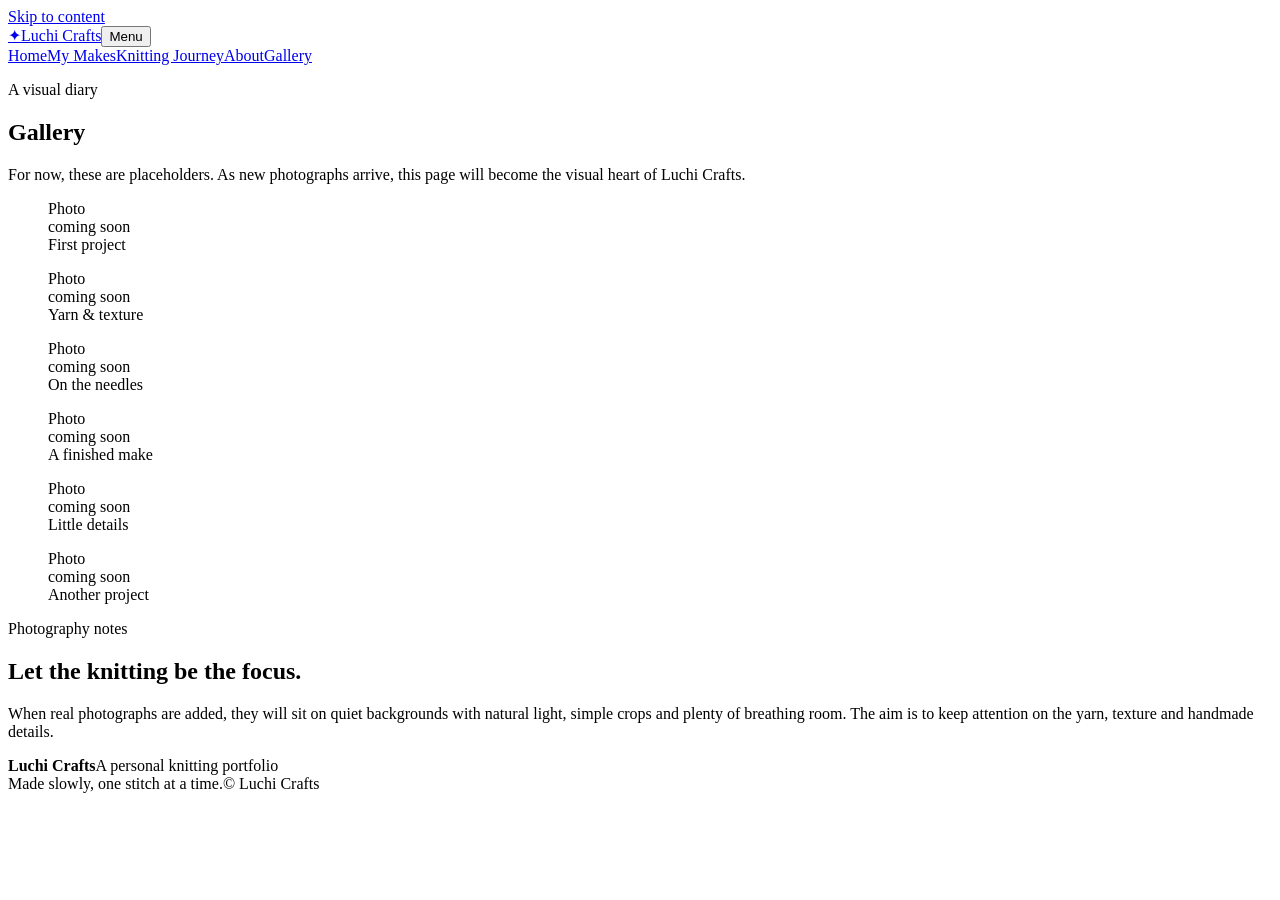
==== gallery.html @ 9b9e26fe "Build Luchi Crafts website: add gallery.html" ====
<!doctype html><html lang="en-GB"><head><meta charset="utf-8"><meta name="viewport" content="width=device-width, initial-scale=1"><meta name="description" content="A visual gallery of Luchi Crafts knitting projects."><title>Gallery | Luchi Crafts</title><link rel="preconnect" href="https://fonts.googleapis.com"><link rel="preconnect" href="https://fonts.gstatic.com" crossorigin><link href="https://fonts.googleapis.com/css2?family=EB+Garamond:wght@500;600;700&family=Inter:wght@400;500;600&display=swap" rel="stylesheet"><link rel="stylesheet" href="styles.css"></head><body><a class="skip-link" href="#main">Skip to content</a><header class="site-header"><div class="container nav-wrap"><a class="brand" href="index.html"><span class="brand-mark">✦</span><span>Luchi Crafts</span></a><button class="menu-toggle" type="button" aria-expanded="false" aria-controls="site-nav">Menu</button><nav id="site-nav" class="site-nav" aria-label="Main navigation"><a href="index.html">Home</a><a href="my-makes.html">My Makes</a><a href="journey.html">Knitting Journey</a><a href="about.html">About</a><a class="active" href="gallery.html">Gallery</a></nav></div></header><main id="main"><section class="page-hero"><div class="container narrow"><p class="eyebrow">A visual diary</p><h1>Gallery</h1><p>For now, these are placeholders. As new photographs arrive, this page will become the visual heart of Luchi Crafts.</p></div></section><section class="section"><div class="container gallery-grid"><figure class="gallery-item tall"><div class="gallery-placeholder"><span>Photo<br>coming soon</span></div><figcaption>First project</figcaption></figure><figure class="gallery-item"><div class="gallery-placeholder warm"><span>Photo<br>coming soon</span></div><figcaption>Yarn &amp; texture</figcaption></figure><figure class="gallery-item"><div class="gallery-placeholder soft"><span>Photo<br>coming soon</span></div><figcaption>On the needles</figcaption></figure><figure class="gallery-item wide"><div class="gallery-placeholder neutral"><span>Photo<br>coming soon</span></div><figcaption>A finished make</figcaption></figure><figure class="gallery-item"><div class="gallery-placeholder muted-bg"><span>Photo<br>coming soon</span></div><figcaption>Little details</figcaption></figure><figure class="gallery-item"><div class="gallery-placeholder warm"><span>Photo<br>coming soon</span></div><figcaption>Another project</figcaption></figure></div></section><section class="section section-tinted"><div class="container narrow"><p class="eyebrow">Photography notes</p><h2>Let the knitting be the focus.</h2><p>When real photographs are added, they will sit on quiet backgrounds with natural light, simple crops and plenty of breathing room. The aim is to keep attention on the yarn, texture and handmade details.</p></div></section></main><footer class="site-footer"><div class="container footer-wrap"><div><strong>Luchi Crafts</strong><span>A personal knitting portfolio</span></div><div><span>Made slowly, one stitch at a time.</span><span>© <span data-year></span> Luchi Crafts</span></div></div></footer><script src="script.js"></script></body></html>
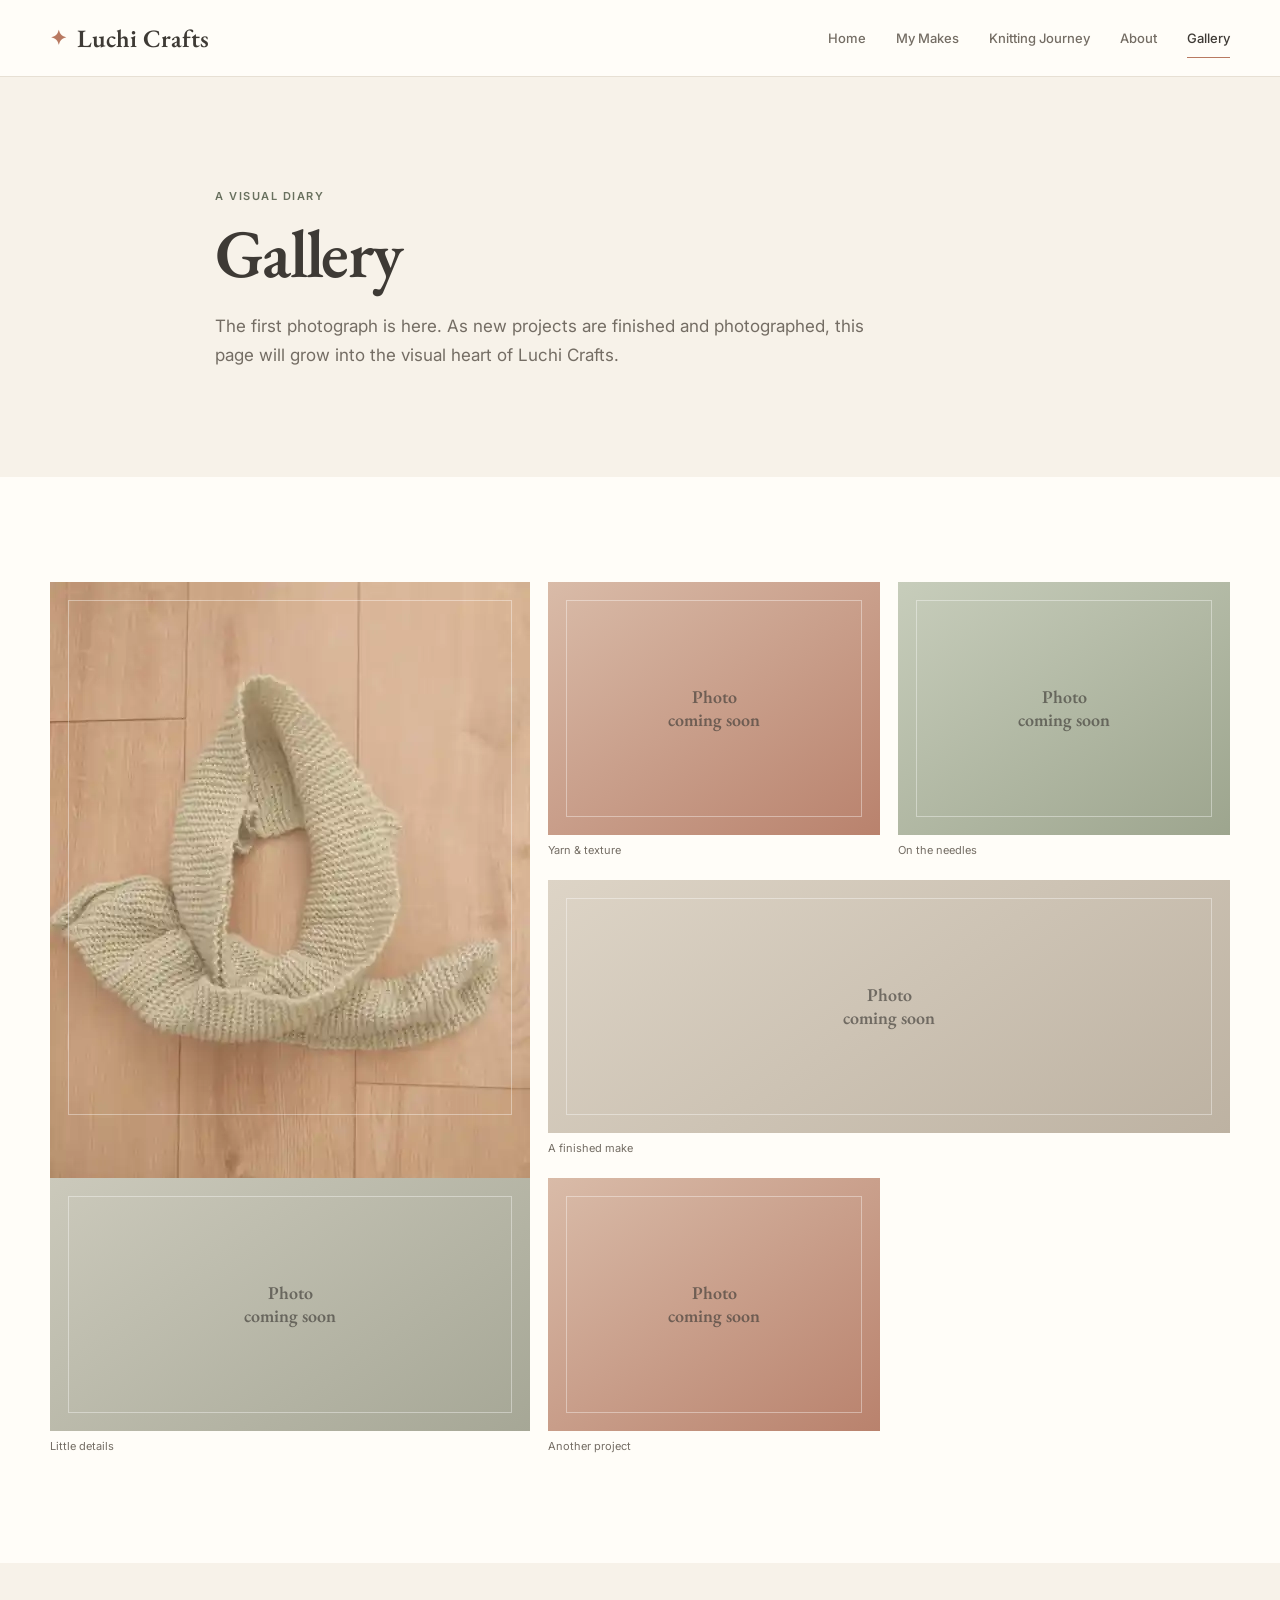
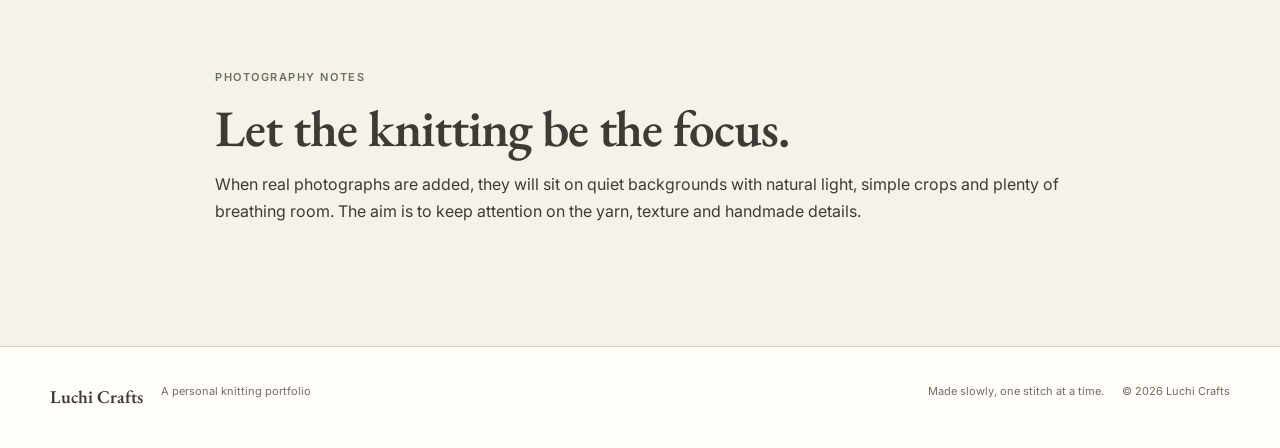
==== commit 99b6a108: "Add first scarf to gallery" ====
--- a/gallery.html
+++ b/gallery.html
@@ -1 +1 @@
-<!doctype html><html lang="en-GB"><head><meta charset="utf-8"><meta name="viewport" content="width=device-width, initial-scale=1"><meta name="description" content="A visual gallery of Luchi Crafts knitting projects."><title>Gallery | Luchi Crafts</title><link rel="preconnect" href="https://fonts.googleapis.com"><link rel="preconnect" href="https://fonts.gstatic.com" crossorigin><link href="https://fonts.googleapis.com/css2?family=EB+Garamond:wght@500;600;700&family=Inter:wght@400;500;600&display=swap" rel="stylesheet"><link rel="stylesheet" href="styles.css"></head><body><a class="skip-link" href="#main">Skip to content</a><header class="site-header"><div class="container nav-wrap"><a class="brand" href="index.html"><span class="brand-mark">✦</span><span>Luchi Crafts</span></a><button class="menu-toggle" type="button" aria-expanded="false" aria-controls="site-nav">Menu</button><nav id="site-nav" class="site-nav" aria-label="Main navigation"><a href="index.html">Home</a><a href="my-makes.html">My Makes</a><a href="journey.html">Knitting Journey</a><a href="about.html">About</a><a class="active" href="gallery.html">Gallery</a></nav></div></header><main id="main"><section class="page-hero"><div class="container narrow"><p class="eyebrow">A visual diary</p><h1>Gallery</h1><p>For now, these are placeholders. As new photographs arrive, this page will become the visual heart of Luchi Crafts.</p></div></section><section class="section"><div class="container gallery-grid"><figure class="gallery-item tall"><div class="gallery-placeholder"><span>Photo<br>coming soon</span></div><figcaption>First project</figcaption></figure><figure class="gallery-item"><div class="gallery-placeholder warm"><span>Photo<br>coming soon</span></div><figcaption>Yarn &amp; texture</figcaption></figure><figure class="gallery-item"><div class="gallery-placeholder soft"><span>Photo<br>coming soon</span></div><figcaption>On the needles</figcaption></figure><figure class="gallery-item wide"><div class="gallery-placeholder neutral"><span>Photo<br>coming soon</span></div><figcaption>A finished make</figcaption></figure><figure class="gallery-item"><div class="gallery-placeholder muted-bg"><span>Photo<br>coming soon</span></div><figcaption>Little details</figcaption></figure><figure class="gallery-item"><div class="gallery-placeholder warm"><span>Photo<br>coming soon</span></div><figcaption>Another project</figcaption></figure></div></section><section class="section section-tinted"><div class="container narrow"><p class="eyebrow">Photography notes</p><h2>Let the knitting be the focus.</h2><p>When real photographs are added, they will sit on quiet backgrounds with natural light, simple crops and plenty of breathing room. The aim is to keep attention on the yarn, texture and handmade details.</p></div></section></main><footer class="site-footer"><div class="container footer-wrap"><div><strong>Luchi Crafts</strong><span>A personal knitting portfolio</span></div><div><span>Made slowly, one stitch at a time.</span><span>© <span data-year></span> Luchi Crafts</span></div></div></footer><script src="script.js"></script></body></html>+<!doctype html><html lang="en-GB"><head><meta charset="utf-8"><meta name="viewport" content="width=device-width, initial-scale=1"><meta name="description" content="A visual gallery of Luchi Crafts knitting projects."><title>Gallery | Luchi Crafts</title><link rel="preconnect" href="https://fonts.googleapis.com"><link rel="preconnect" href="https://fonts.gstatic.com" crossorigin><link href="https://fonts.googleapis.com/css2?family=EB+Garamond:wght@500;600;700&family=Inter:wght@400;500;600&display=swap" rel="stylesheet"><link rel="stylesheet" href="styles.css"></head><body><a class="skip-link" href="#main">Skip to content</a><header class="site-header"><div class="container nav-wrap"><a class="brand" href="index.html"><span class="brand-mark">✦</span><span>Luchi Crafts</span></a><button class="menu-toggle" type="button" aria-expanded="false" aria-controls="site-nav">Menu</button><nav id="site-nav" class="site-nav" aria-label="Main navigation"><a href="index.html">Home</a><a href="my-makes.html">My Makes</a><a href="journey.html">Knitting Journey</a><a href="about.html">About</a><a class="active" href="gallery.html">Gallery</a></nav></div></header><main id="main"><section class="page-hero"><div class="container narrow"><p class="eyebrow">A visual diary</p><h1>Gallery</h1><p>The first photograph is here. As new projects are finished and photographed, this page will grow into the visual heart of Luchi Crafts.</p></div></section><section class="section"><div class="container gallery-grid"><figure class="gallery-item tall"><div class="gallery-placeholder"><img class="gallery-photo" src="assets/first-scarf.webp" alt="A cream-coloured knitted scarf, the first scarf made for Luchi Crafts"></div><figcaption>My first scarf</figcaption></figure><figure class="gallery-item"><div class="gallery-placeholder warm"><span>Photo<br>coming soon</span></div><figcaption>Yarn &amp; texture</figcaption></figure><figure class="gallery-item"><div class="gallery-placeholder soft"><span>Photo<br>coming soon</span></div><figcaption>On the needles</figcaption></figure><figure class="gallery-item wide"><div class="gallery-placeholder neutral"><span>Photo<br>coming soon</span></div><figcaption>A finished make</figcaption></figure><figure class="gallery-item"><div class="gallery-placeholder muted-bg"><span>Photo<br>coming soon</span></div><figcaption>Little details</figcaption></figure><figure class="gallery-item"><div class="gallery-placeholder warm"><span>Photo<br>coming soon</span></div><figcaption>Another project</figcaption></figure></div></section><section class="section section-tinted"><div class="container narrow"><p class="eyebrow">Photography notes</p><h2>Let the knitting be the focus.</h2><p>When real photographs are added, they will sit on quiet backgrounds with natural light, simple crops and plenty of breathing room. The aim is to keep attention on the yarn, texture and handmade details.</p></div></section></main><footer class="site-footer"><div class="container footer-wrap"><div><strong>Luchi Crafts</strong><span>A personal knitting portfolio</span></div><div><span>Made slowly, one stitch at a time.</span><span>© <span data-year></span> Luchi Crafts</span></div></div></footer><script src="script.js"></script></body></html>
--- a/styles.css
+++ b/styles.css
@@ -0,0 +1 @@
+:root{--cream:#f7f2e9;--paper:#fffdf8;--ink:#3e3a35;--muted:#746d64;--sage:#87907a;--sage-dark:#69715f;--clay:#b87961;--sand:#dfd0b9;--line:#ddd3c5;--shadow:0 18px 45px rgba(65,53,42,.08);--serif:"EB Garamond",Georgia,serif;--sans:"Inter",Arial,sans-serif;--max:1180px}*{box-sizing:border-box}html{scroll-behavior:smooth}body{margin:0;background:var(--paper);color:var(--ink);font-family:var(--sans);font-size:16px;line-height:1.7}a{color:inherit;text-decoration:none}button{font:inherit}.container{width:min(calc(100% - 48px),var(--max));margin-inline:auto}.narrow{width:min(calc(100% - 48px),850px)}.skip-link{position:absolute;left:16px;top:-100px;background:var(--ink);color:#fff;padding:8px 12px;z-index:100}.skip-link:focus{top:12px}.site-header{position:sticky;top:0;z-index:20;background:rgba(255,253,248,.94);backdrop-filter:blur(12px);border-bottom:1px solid rgba(221,211,197,.7)}.nav-wrap{min-height:76px;display:flex;align-items:center;justify-content:space-between;gap:30px}.brand{display:flex;align-items:center;gap:10px;font-family:var(--serif);font-size:25px;font-weight:600}.brand-mark{font-family:Georgia,serif;color:var(--clay);font-size:20px}.site-nav{display:flex;align-items:center;gap:30px;font-size:13px;font-weight:500}.site-nav a{padding:26px 0;color:var(--muted);position:relative}.site-nav a:hover,.site-nav a.active{color:var(--ink)}.site-nav a.active:after{content:"";position:absolute;bottom:17px;left:0;right:0;height:1px;background:var(--clay)}.menu-toggle{display:none;border:1px solid var(--line);background:transparent;color:var(--ink);padding:7px 12px;border-radius:4px}.hero{background:var(--cream);overflow:hidden}.hero-grid{min-height:670px;display:grid;grid-template-columns:1fr 1fr;gap:60px;align-items:center}.eyebrow{text-transform:uppercase;letter-spacing:.14em;font-size:11px;font-weight:600;color:var(--sage-dark);margin:0 0 14px}.hero h1,.page-hero h1{font:600 clamp(48px,6vw,78px)/.98 var(--serif);letter-spacing:-.025em;margin:0 0 26px}.hero h1 em{font-weight:500;color:var(--clay)}.hero-text{max-width:590px;color:var(--muted);font-size:17px}.hero-actions{display:flex;align-items:center;gap:28px;margin-top:32px}.button{display:inline-flex;align-items:center;justify-content:center;padding:13px 20px;border-radius:3px;font-size:13px;font-weight:600}.button-primary{background:var(--sage-dark);color:#fff}.button-primary:hover{background:var(--ink)}.text-link{font-size:13px;font-weight:600;border-bottom:1px solid var(--clay);padding-bottom:3px}.text-link span{margin-left:7px;color:var(--clay)}.hero-art{height:510px;position:relative}.knit-card{position:absolute;inset:35px 50px 25px 45px;background:linear-gradient(145deg,#e5d6bf,#c9b89d);box-shadow:var(--shadow);display:grid;place-items:center;transform:rotate(2deg)}.knit-card:before{content:"";position:absolute;inset:24px;border:1px solid rgba(255,255,255,.55)}.knit-card span,.photo-placeholder span,.gallery-placeholder span,.portrait-placeholder span{font:600 18px/1.25 var(--serif);color:rgba(62,58,53,.65);text-align:center}.yarn-ball{position:absolute;width:125px;height:125px;border-radius:50%;background:repeating-radial-gradient(circle at 40% 35%,transparent 0 9px,rgba(255,255,255,.32) 10px 12px),#b77b64;z-index:2;box-shadow:var(--shadow)}.yarn-one{right:5px;top:15px}.yarn-two{left:0;bottom:5px;width:95px;height:95px;background:repeating-radial-gradient(circle at 40% 35%,transparent 0 8px,rgba(255,255,255,.3) 9px 11px),#87907a}.art-note{position:absolute;background:var(--paper);padding:7px 11px;font:italic 17px var(--serif);box-shadow:0 8px 25px rgba(50,40,30,.08);z-index:3}.note-one{right:0;bottom:85px;transform:rotate(4deg)}.note-two{left:20px;top:95px;transform:rotate(-6deg)}.section{padding:105px 0}.section-tinted{background:var(--cream)}.intro-grid{display:grid;grid-template-columns:1fr 1fr;gap:80px}.intro h2,.section h2,.content-note h2{font:600 clamp(34px,4vw,52px)/1.05 var(--serif);letter-spacing:-.02em;margin:0}.intro p{color:var(--muted);margin-top:0}.muted{color:var(--muted)!important;font-size:14px}.section-heading{display:flex;justify-content:space-between;align-items:end;gap:30px;margin-bottom:38px}.section-heading h2{font-size:52px}.project-grid{display:grid;grid-template-columns:repeat(3,1fr);gap:24px}.project-card{background:var(--paper)}.photo-placeholder{height:330px;background:linear-gradient(145deg,#d8c8ae,#b9a78d);display:grid;place-items:center;position:relative;overflow:hidden}.photo-placeholder:after,.gallery-placeholder:after{content:"";position:absolute;inset:18px;border:1px solid rgba(255,255,255,.38)}.photo-alt{background:linear-gradient(145deg,#c7cdbb,#9da58e)}.photo-soft{background:linear-gradient(145deg,#ddc5b9,#c49b89)}.project-info{padding:22px 4px 10px}.project-number{font-size:10px!important;text-transform:uppercase;letter-spacing:.13em;color:var(--clay)!important;font-weight:600;margin:0 0 7px!important}.project-info h3{font:600 28px/1.1 var(--serif);margin:0 0 9px}.project-info p:last-child{color:var(--muted);font-size:13px;margin:0}.journey-preview{padding-top:90px}.journey-panel{background:var(--sage);color:#fff;padding:70px;display:grid;grid-template-columns:1fr 1fr;gap:80px}.journey-panel .eyebrow{color:#e7eadf}.journey-panel h2{font-size:54px}.journey-panel p{color:#eef0e9;max-width:530px}.journey-panel .text-link{color:#fff;border-color:#e6c6b8}.timeline-mini{border-left:1px solid rgba(255,255,255,.35);padding-left:35px;display:flex;flex-direction:column;justify-content:center;gap:24px}.timeline-mini div{display:flex;gap:18px;align-items:center}.timeline-mini span{font-size:10px;opacity:.65}.timeline-mini strong{font:500 24px var(--serif)}.page-hero{background:var(--cream);padding:110px 0 90px}.page-hero h1{font-size:68px}.page-hero p:last-child{max-width:680px;color:var(--muted);font-size:17px}.project-list{display:flex;flex-direction:column;gap:90px}.make-row{display:grid;grid-template-columns:1.05fr 1fr;gap:75px;align-items:center}.make-row.reverse{grid-template-columns:1fr 1.05fr}.make-row.reverse .photo-placeholder{order:2}.make-copy h2{font:600 48px/1.05 var(--serif);margin:0 0 18px}.make-copy>p:not(.project-number){color:var(--muted)}.details{display:grid;grid-template-columns:repeat(3,1fr);gap:12px;margin:30px 0 0;padding-top:22px;border-top:1px solid var(--line)}.details dt{font-size:10px;text-transform:uppercase;letter-spacing:.1em;color:var(--clay);font-weight:600}.details dd{margin:3px 0 0;font-size:12px;color:var(--muted)}.photo-placeholder.large{height:480px}.content-note{margin:110px auto 0;padding:65px;background:var(--cream);text-align:center;max-width:900px}.content-note p:last-child{color:var(--muted);max-width:680px;margin:18px auto 0}.timeline{max-width:900px}.timeline-item{display:grid;grid-template-columns:80px 1fr;gap:35px;padding:0 0 75px;position:relative}.timeline-item:not(:last-child):after{content:"";position:absolute;left:39px;top:62px;bottom:0;width:1px;background:var(--line)}.timeline-marker{width:48px;height:48px;border:1px solid var(--clay);border-radius:50%;display:grid;place-items:center;font-size:10px;color:var(--clay);background:var(--paper);z-index:1}.timeline-item h2{font:600 43px/1.05 var(--serif);margin:0 0 15px}.timeline-item p:not(.project-number){color:var(--muted);margin:0}.journey-prompt{margin-top:20px;padding:15px 18px;background:var(--cream);font-size:12px;color:var(--muted)}.about-grid{display:grid;grid-template-columns:.9fr 1.1fr;gap:90px;align-items:center}.portrait-placeholder{height:580px;background:linear-gradient(145deg,#d7c9b4,#b6a287);display:grid;place-items:center;position:relative}.portrait-placeholder:after{content:"";position:absolute;inset:24px;border:1px solid rgba(255,255,255,.45)}.about-copy h2{font:600 52px/1.05 var(--serif);margin:0 0 24px}.about-copy p{color:var(--muted)}.values-grid{display:grid;grid-template-columns:repeat(3,1fr);gap:40px;margin-top:45px}.value-number{font-size:11px;color:var(--clay);font-weight:600}.values-grid h3{font:600 29px var(--serif);margin:8px 0}.values-grid p{color:var(--muted);font-size:13px}.gallery-grid{display:grid;grid-template-columns:repeat(3,1fr);grid-auto-rows:280px;gap:18px}.gallery-item{margin:0}.gallery-item.tall{grid-row:span 2}.gallery-item.wide{grid-column:span 2}.gallery-placeholder{height:calc(100% - 27px);background:linear-gradient(145deg,#d7c9b4,#b7a68c);display:grid;place-items:center;position:relative}.gallery-placeholder.warm{background:linear-gradient(145deg,#d9bba8,#b9826d)}.gallery-placeholder.soft{background:linear-gradient(145deg,#c7cdbb,#9da58e)}.gallery-placeholder.neutral{background:linear-gradient(145deg,#ddd4c6,#bdb2a2)}.gallery-placeholder.muted-bg{background:linear-gradient(145deg,#cbc9bb,#a6a796)}.gallery-item figcaption{font-size:11px;color:var(--muted);padding-top:6px}.site-footer{border-top:1px solid var(--line);padding:35px 0;background:var(--paper)}.footer-wrap{display:flex;justify-content:space-between;gap:30px;font-size:11px;color:var(--muted)}.footer-wrap>div{display:flex;gap:18px}.footer-wrap strong{font-family:var(--serif);font-size:18px;color:var(--ink);font-weight:600}@media(max-width:850px){.container,.narrow{width:min(calc(100% - 32px),var(--max))}.nav-wrap{min-height:68px}.menu-toggle{display:block}.site-nav{display:none;position:absolute;left:0;right:0;top:68px;background:var(--paper);border-bottom:1px solid var(--line);padding:12px 16px;flex-direction:column;align-items:stretch;gap:0}.site-nav.open{display:flex}.site-nav a{padding:12px 4px}.site-nav a.active:after{display:none}.hero-grid,.intro-grid,.journey-panel,.about-grid,.make-row,.make-row.reverse{grid-template-columns:1fr;gap:40px}.hero-grid{padding:70px 0;min-height:auto}.hero-art{height:420px}.journey-panel{padding:45px 30px}.make-row.reverse .photo-placeholder{order:0}.photo-placeholder.large{height:390px}.project-grid{grid-template-columns:1fr}.section{padding:75px 0}.page-hero{padding:75px 0 65px}.page-hero h1{font-size:54px}.section-heading{align-items:start;flex-direction:column}.gallery-grid{grid-template-columns:1fr 1fr;grid-auto-rows:240px}.gallery-item.wide{grid-column:span 2}.gallery-item.tall{grid-row:span 2}.values-grid{grid-template-columns:1fr}.footer-wrap,.footer-wrap>div{flex-direction:column;gap:7px}.details{grid-template-columns:1fr 1fr}}@media(max-width:520px){.hero h1{font-size:50px}.hero-art{height:340px}.knit-card{inset:25px 28px 20px 25px}.yarn-one{width:90px;height:90px}.yarn-two{width:70px;height:70px}.note-one{right:-2px;bottom:50px}.note-two{left:0;top:50px}.gallery-grid{grid-template-columns:1fr;grid-auto-rows:260px}.gallery-item.wide,.gallery-item.tall{grid-column:auto;grid-row:auto}.hero-actions{align-items:flex-start;flex-direction:column;gap:18px}.journey-panel h2,.about-copy h2{font-size:42px}.timeline-item{grid-template-columns:55px 1fr;gap:20px}.timeline-item:not(:last-child):after{left:27px}.timeline-item h2{font-size:36px}}
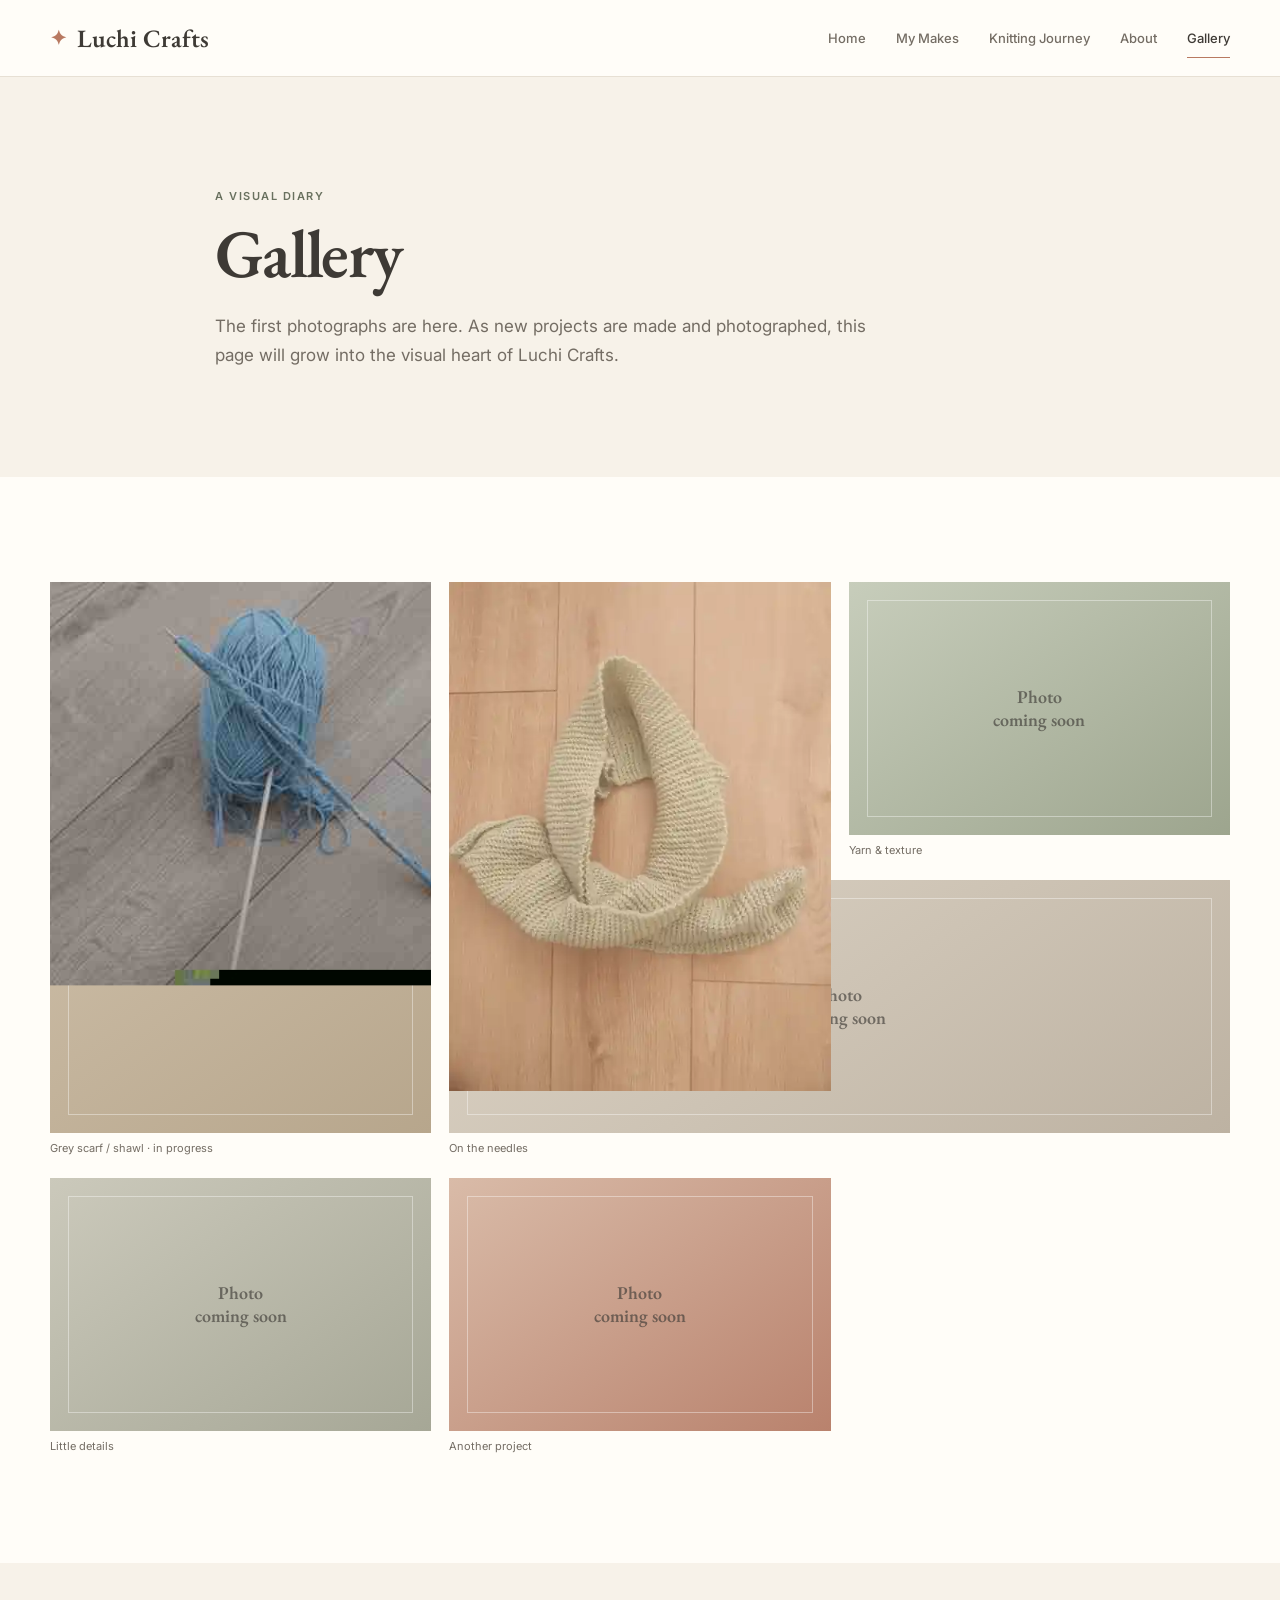
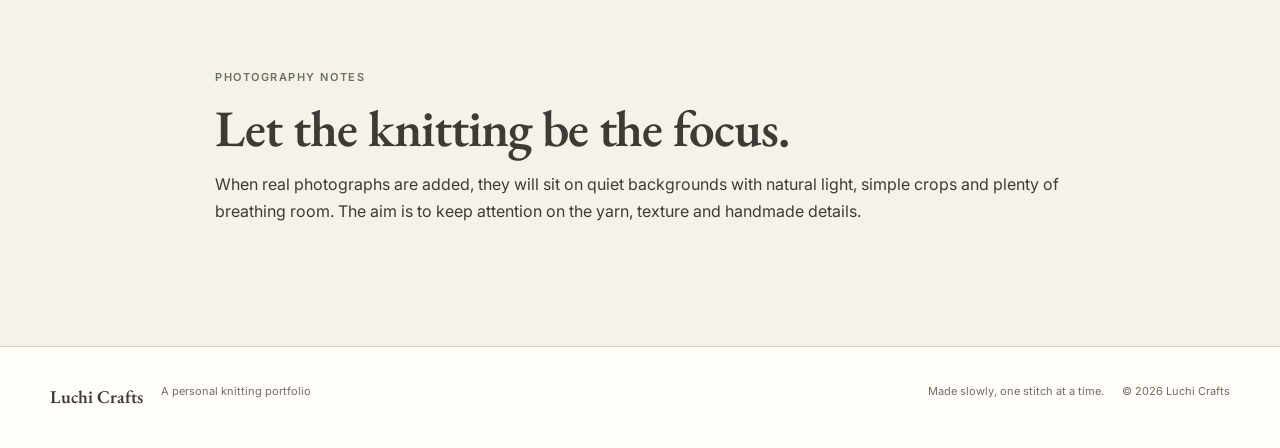
==== commit d89418a1: "Add grey scarf shawl to gallery" ====
--- a/gallery.html
+++ b/gallery.html
@@ -1 +1 @@
-<!doctype html><html lang="en-GB"><head><meta charset="utf-8"><meta name="viewport" content="width=device-width, initial-scale=1"><meta name="description" content="A visual gallery of Luchi Crafts knitting projects."><title>Gallery | Luchi Crafts</title><link rel="preconnect" href="https://fonts.googleapis.com"><link rel="preconnect" href="https://fonts.gstatic.com" crossorigin><link href="https://fonts.googleapis.com/css2?family=EB+Garamond:wght@500;600;700&family=Inter:wght@400;500;600&display=swap" rel="stylesheet"><link rel="stylesheet" href="styles.css"></head><body><a class="skip-link" href="#main">Skip to content</a><header class="site-header"><div class="container nav-wrap"><a class="brand" href="index.html"><span class="brand-mark">✦</span><span>Luchi Crafts</span></a><button class="menu-toggle" type="button" aria-expanded="false" aria-controls="site-nav">Menu</button><nav id="site-nav" class="site-nav" aria-label="Main navigation"><a href="index.html">Home</a><a href="my-makes.html">My Makes</a><a href="journey.html">Knitting Journey</a><a href="about.html">About</a><a class="active" href="gallery.html">Gallery</a></nav></div></header><main id="main"><section class="page-hero"><div class="container narrow"><p class="eyebrow">A visual diary</p><h1>Gallery</h1><p>The first photograph is here. As new projects are finished and photographed, this page will grow into the visual heart of Luchi Crafts.</p></div></section><section class="section"><div class="container gallery-grid"><figure class="gallery-item tall"><div class="gallery-placeholder"><img class="gallery-photo" src="assets/first-scarf.webp" alt="A cream-coloured knitted scarf, the first scarf made for Luchi Crafts"></div><figcaption>My first scarf</figcaption></figure><figure class="gallery-item"><div class="gallery-placeholder warm"><span>Photo<br>coming soon</span></div><figcaption>Yarn &amp; texture</figcaption></figure><figure class="gallery-item"><div class="gallery-placeholder soft"><span>Photo<br>coming soon</span></div><figcaption>On the needles</figcaption></figure><figure class="gallery-item wide"><div class="gallery-placeholder neutral"><span>Photo<br>coming soon</span></div><figcaption>A finished make</figcaption></figure><figure class="gallery-item"><div class="gallery-placeholder muted-bg"><span>Photo<br>coming soon</span></div><figcaption>Little details</figcaption></figure><figure class="gallery-item"><div class="gallery-placeholder warm"><span>Photo<br>coming soon</span></div><figcaption>Another project</figcaption></figure></div></section><section class="section section-tinted"><div class="container narrow"><p class="eyebrow">Photography notes</p><h2>Let the knitting be the focus.</h2><p>When real photographs are added, they will sit on quiet backgrounds with natural light, simple crops and plenty of breathing room. The aim is to keep attention on the yarn, texture and handmade details.</p></div></section></main><footer class="site-footer"><div class="container footer-wrap"><div><strong>Luchi Crafts</strong><span>A personal knitting portfolio</span></div><div><span>Made slowly, one stitch at a time.</span><span>© <span data-year></span> Luchi Crafts</span></div></div></footer><script src="script.js"></script></body></html>+<!doctype html><html lang="en-GB"><head><meta charset="utf-8"><meta name="viewport" content="width=device-width, initial-scale=1"><meta name="description" content="A visual gallery of Luchi Crafts knitting projects."><title>Gallery | Luchi Crafts</title><link rel="preconnect" href="https://fonts.googleapis.com"><link rel="preconnect" href="https://fonts.gstatic.com" crossorigin><link href="https://fonts.googleapis.com/css2?family=EB+Garamond:wght@500;600;700&family=Inter:wght@400;500;600&display=swap" rel="stylesheet"><link rel="stylesheet" href="styles.css"></head><body><a class="skip-link" href="#main">Skip to content</a><header class="site-header"><div class="container nav-wrap"><a class="brand" href="index.html"><span class="brand-mark">✦</span><span>Luchi Crafts</span></a><button class="menu-toggle" type="button" aria-expanded="false" aria-controls="site-nav">Menu</button><nav id="site-nav" class="site-nav" aria-label="Main navigation"><a href="index.html">Home</a><a href="my-makes.html">My Makes</a><a href="journey.html">Knitting Journey</a><a href="about.html">About</a><a class="active" href="gallery.html">Gallery</a></nav></div></header><main id="main"><section class="page-hero"><div class="container narrow"><p class="eyebrow">A visual diary</p><h1>Gallery</h1><p>The first photographs are here. As new projects are made and photographed, this page will grow into the visual heart of Luchi Crafts.</p></div></section><section class="section"><div class="container gallery-grid"><figure class="gallery-item tall"><div class="gallery-placeholder"><img class="gallery-photo" src="assets/grey-scarf-shawl-start.jpg" alt="A grey scarf or shawl in progress on knitting needles with a ball of grey yarn"></div><figcaption>Grey scarf / shawl · in progress</figcaption></figure><figure class="gallery-item"><div class="gallery-placeholder warm"><img class="gallery-photo" src="assets/first-scarf.webp" alt="A cream-coloured knitted scarf, the first scarf made for Luchi Crafts"></div><figcaption>My first scarf</figcaption></figure><figure class="gallery-item"><div class="gallery-placeholder soft"><span>Photo<br>coming soon</span></div><figcaption>Yarn &amp; texture</figcaption></figure><figure class="gallery-item wide"><div class="gallery-placeholder neutral"><span>Photo<br>coming soon</span></div><figcaption>On the needles</figcaption></figure><figure class="gallery-item"><div class="gallery-placeholder muted-bg"><span>Photo<br>coming soon</span></div><figcaption>Little details</figcaption></figure><figure class="gallery-item"><div class="gallery-placeholder warm"><span>Photo<br>coming soon</span></div><figcaption>Another project</figcaption></figure></div></section><section class="section section-tinted"><div class="container narrow"><p class="eyebrow">Photography notes</p><h2>Let the knitting be the focus.</h2><p>When real photographs are added, they will sit on quiet backgrounds with natural light, simple crops and plenty of breathing room. The aim is to keep attention on the yarn, texture and handmade details.</p></div></section></main><footer class="site-footer"><div class="container footer-wrap"><div><strong>Luchi Crafts</strong><span>A personal knitting portfolio</span></div><div><span>Made slowly, one stitch at a time.</span><span>© <span data-year></span> Luchi Crafts</span></div></div></footer><script src="script.js"></script></body></html>
--- a/styles.css
+++ b/styles.css
@@ -1 +1 @@
-:root{--cream:#f7f2e9;--paper:#fffdf8;--ink:#3e3a35;--muted:#746d64;--sage:#87907a;--sage-dark:#69715f;--clay:#b87961;--sand:#dfd0b9;--line:#ddd3c5;--shadow:0 18px 45px rgba(65,53,42,.08);--serif:"EB Garamond",Georgia,serif;--sans:"Inter",Arial,sans-serif;--max:1180px}*{box-sizing:border-box}html{scroll-behavior:smooth}body{margin:0;background:var(--paper);color:var(--ink);font-family:var(--sans);font-size:16px;line-height:1.7}a{color:inherit;text-decoration:none}button{font:inherit}.container{width:min(calc(100% - 48px),var(--max));margin-inline:auto}.narrow{width:min(calc(100% - 48px),850px)}.skip-link{position:absolute;left:16px;top:-100px;background:var(--ink);color:#fff;padding:8px 12px;z-index:100}.skip-link:focus{top:12px}.site-header{position:sticky;top:0;z-index:20;background:rgba(255,253,248,.94);backdrop-filter:blur(12px);border-bottom:1px solid rgba(221,211,197,.7)}.nav-wrap{min-height:76px;display:flex;align-items:center;justify-content:space-between;gap:30px}.brand{display:flex;align-items:center;gap:10px;font-family:var(--serif);font-size:25px;font-weight:600}.brand-mark{font-family:Georgia,serif;color:var(--clay);font-size:20px}.site-nav{display:flex;align-items:center;gap:30px;font-size:13px;font-weight:500}.site-nav a{padding:26px 0;color:var(--muted);position:relative}.site-nav a:hover,.site-nav a.active{color:var(--ink)}.site-nav a.active:after{content:"";position:absolute;bottom:17px;left:0;right:0;height:1px;background:var(--clay)}.menu-toggle{display:none;border:1px solid var(--line);background:transparent;color:var(--ink);padding:7px 12px;border-radius:4px}.hero{background:var(--cream);overflow:hidden}.hero-grid{min-height:670px;display:grid;grid-template-columns:1fr 1fr;gap:60px;align-items:center}.eyebrow{text-transform:uppercase;letter-spacing:.14em;font-size:11px;font-weight:600;color:var(--sage-dark);margin:0 0 14px}.hero h1,.page-hero h1{font:600 clamp(48px,6vw,78px)/.98 var(--serif);letter-spacing:-.025em;margin:0 0 26px}.hero h1 em{font-weight:500;color:var(--clay)}.hero-text{max-width:590px;color:var(--muted);font-size:17px}.hero-actions{display:flex;align-items:center;gap:28px;margin-top:32px}.button{display:inline-flex;align-items:center;justify-content:center;padding:13px 20px;border-radius:3px;font-size:13px;font-weight:600}.button-primary{background:var(--sage-dark);color:#fff}.button-primary:hover{background:var(--ink)}.text-link{font-size:13px;font-weight:600;border-bottom:1px solid var(--clay);padding-bottom:3px}.text-link span{margin-left:7px;color:var(--clay)}.hero-art{height:510px;position:relative}.knit-card{position:absolute;inset:35px 50px 25px 45px;background:linear-gradient(145deg,#e5d6bf,#c9b89d);box-shadow:var(--shadow);display:grid;place-items:center;transform:rotate(2deg)}.knit-card:before{content:"";position:absolute;inset:24px;border:1px solid rgba(255,255,255,.55)}.knit-card span,.photo-placeholder span,.gallery-placeholder span,.portrait-placeholder span{font:600 18px/1.25 var(--serif);color:rgba(62,58,53,.65);text-align:center}.yarn-ball{position:absolute;width:125px;height:125px;border-radius:50%;background:repeating-radial-gradient(circle at 40% 35%,transparent 0 9px,rgba(255,255,255,.32) 10px 12px),#b77b64;z-index:2;box-shadow:var(--shadow)}.yarn-one{right:5px;top:15px}.yarn-two{left:0;bottom:5px;width:95px;height:95px;background:repeating-radial-gradient(circle at 40% 35%,transparent 0 8px,rgba(255,255,255,.3) 9px 11px),#87907a}.art-note{position:absolute;background:var(--paper);padding:7px 11px;font:italic 17px var(--serif);box-shadow:0 8px 25px rgba(50,40,30,.08);z-index:3}.note-one{right:0;bottom:85px;transform:rotate(4deg)}.note-two{left:20px;top:95px;transform:rotate(-6deg)}.section{padding:105px 0}.section-tinted{background:var(--cream)}.intro-grid{display:grid;grid-template-columns:1fr 1fr;gap:80px}.intro h2,.section h2,.content-note h2{font:600 clamp(34px,4vw,52px)/1.05 var(--serif);letter-spacing:-.02em;margin:0}.intro p{color:var(--muted);margin-top:0}.muted{color:var(--muted)!important;font-size:14px}.section-heading{display:flex;justify-content:space-between;align-items:end;gap:30px;margin-bottom:38px}.section-heading h2{font-size:52px}.project-grid{display:grid;grid-template-columns:repeat(3,1fr);gap:24px}.project-card{background:var(--paper)}.photo-placeholder{height:330px;background:linear-gradient(145deg,#d8c8ae,#b9a78d);display:grid;place-items:center;position:relative;overflow:hidden}.photo-placeholder:after,.gallery-placeholder:after{content:"";position:absolute;inset:18px;border:1px solid rgba(255,255,255,.38)}.photo-alt{background:linear-gradient(145deg,#c7cdbb,#9da58e)}.photo-soft{background:linear-gradient(145deg,#ddc5b9,#c49b89)}.project-info{padding:22px 4px 10px}.project-number{font-size:10px!important;text-transform:uppercase;letter-spacing:.13em;color:var(--clay)!important;font-weight:600;margin:0 0 7px!important}.project-info h3{font:600 28px/1.1 var(--serif);margin:0 0 9px}.project-info p:last-child{color:var(--muted);font-size:13px;margin:0}.journey-preview{padding-top:90px}.journey-panel{background:var(--sage);color:#fff;padding:70px;display:grid;grid-template-columns:1fr 1fr;gap:80px}.journey-panel .eyebrow{color:#e7eadf}.journey-panel h2{font-size:54px}.journey-panel p{color:#eef0e9;max-width:530px}.journey-panel .text-link{color:#fff;border-color:#e6c6b8}.timeline-mini{border-left:1px solid rgba(255,255,255,.35);padding-left:35px;display:flex;flex-direction:column;justify-content:center;gap:24px}.timeline-mini div{display:flex;gap:18px;align-items:center}.timeline-mini span{font-size:10px;opacity:.65}.timeline-mini strong{font:500 24px var(--serif)}.page-hero{background:var(--cream);padding:110px 0 90px}.page-hero h1{font-size:68px}.page-hero p:last-child{max-width:680px;color:var(--muted);font-size:17px}.project-list{display:flex;flex-direction:column;gap:90px}.make-row{display:grid;grid-template-columns:1.05fr 1fr;gap:75px;align-items:center}.make-row.reverse{grid-template-columns:1fr 1.05fr}.make-row.reverse .photo-placeholder{order:2}.make-copy h2{font:600 48px/1.05 var(--serif);margin:0 0 18px}.make-copy>p:not(.project-number){color:var(--muted)}.details{display:grid;grid-template-columns:repeat(3,1fr);gap:12px;margin:30px 0 0;padding-top:22px;border-top:1px solid var(--line)}.details dt{font-size:10px;text-transform:uppercase;letter-spacing:.1em;color:var(--clay);font-weight:600}.details dd{margin:3px 0 0;font-size:12px;color:var(--muted)}.photo-placeholder.large{height:480px}.content-note{margin:110px auto 0;padding:65px;background:var(--cream);text-align:center;max-width:900px}.content-note p:last-child{color:var(--muted);max-width:680px;margin:18px auto 0}.timeline{max-width:900px}.timeline-item{display:grid;grid-template-columns:80px 1fr;gap:35px;padding:0 0 75px;position:relative}.timeline-item:not(:last-child):after{content:"";position:absolute;left:39px;top:62px;bottom:0;width:1px;background:var(--line)}.timeline-marker{width:48px;height:48px;border:1px solid var(--clay);border-radius:50%;display:grid;place-items:center;font-size:10px;color:var(--clay);background:var(--paper);z-index:1}.timeline-item h2{font:600 43px/1.05 var(--serif);margin:0 0 15px}.timeline-item p:not(.project-number){color:var(--muted);margin:0}.journey-prompt{margin-top:20px;padding:15px 18px;background:var(--cream);font-size:12px;color:var(--muted)}.about-grid{display:grid;grid-template-columns:.9fr 1.1fr;gap:90px;align-items:center}.portrait-placeholder{height:580px;background:linear-gradient(145deg,#d7c9b4,#b6a287);display:grid;place-items:center;position:relative}.portrait-placeholder:after{content:"";position:absolute;inset:24px;border:1px solid rgba(255,255,255,.45)}.about-copy h2{font:600 52px/1.05 var(--serif);margin:0 0 24px}.about-copy p{color:var(--muted)}.values-grid{display:grid;grid-template-columns:repeat(3,1fr);gap:40px;margin-top:45px}.value-number{font-size:11px;color:var(--clay);font-weight:600}.values-grid h3{font:600 29px var(--serif);margin:8px 0}.values-grid p{color:var(--muted);font-size:13px}.gallery-grid{display:grid;grid-template-columns:repeat(3,1fr);grid-auto-rows:280px;gap:18px}.gallery-item{margin:0}.gallery-item.tall{grid-row:span 2}.gallery-item.wide{grid-column:span 2}.gallery-placeholder{height:calc(100% - 27px);background:linear-gradient(145deg,#d7c9b4,#b7a68c);display:grid;place-items:center;position:relative}.gallery-placeholder.warm{background:linear-gradient(145deg,#d9bba8,#b9826d)}.gallery-placeholder.soft{background:linear-gradient(145deg,#c7cdbb,#9da58e)}.gallery-placeholder.neutral{background:linear-gradient(145deg,#ddd4c6,#bdb2a2)}.gallery-placeholder.muted-bg{background:linear-gradient(145deg,#cbc9bb,#a6a796)}.gallery-item figcaption{font-size:11px;color:var(--muted);padding-top:6px}.site-footer{border-top:1px solid var(--line);padding:35px 0;background:var(--paper)}.footer-wrap{display:flex;justify-content:space-between;gap:30px;font-size:11px;color:var(--muted)}.footer-wrap>div{display:flex;gap:18px}.footer-wrap strong{font-family:var(--serif);font-size:18px;color:var(--ink);font-weight:600}@media(max-width:850px){.container,.narrow{width:min(calc(100% - 32px),var(--max))}.nav-wrap{min-height:68px}.menu-toggle{display:block}.site-nav{display:none;position:absolute;left:0;right:0;top:68px;background:var(--paper);border-bottom:1px solid var(--line);padding:12px 16px;flex-direction:column;align-items:stretch;gap:0}.site-nav.open{display:flex}.site-nav a{padding:12px 4px}.site-nav a.active:after{display:none}.hero-grid,.intro-grid,.journey-panel,.about-grid,.make-row,.make-row.reverse{grid-template-columns:1fr;gap:40px}.hero-grid{padding:70px 0;min-height:auto}.hero-art{height:420px}.journey-panel{padding:45px 30px}.make-row.reverse .photo-placeholder{order:0}.photo-placeholder.large{height:390px}.project-grid{grid-template-columns:1fr}.section{padding:75px 0}.page-hero{padding:75px 0 65px}.page-hero h1{font-size:54px}.section-heading{align-items:start;flex-direction:column}.gallery-grid{grid-template-columns:1fr 1fr;grid-auto-rows:240px}.gallery-item.wide{grid-column:span 2}.gallery-item.tall{grid-row:span 2}.values-grid{grid-template-columns:1fr}.footer-wrap,.footer-wrap>div{flex-direction:column;gap:7px}.details{grid-template-columns:1fr 1fr}}@media(max-width:520px){.hero h1{font-size:50px}.hero-art{height:340px}.knit-card{inset:25px 28px 20px 25px}.yarn-one{width:90px;height:90px}.yarn-two{width:70px;height:70px}.note-one{right:-2px;bottom:50px}.note-two{left:0;top:50px}.gallery-grid{grid-template-columns:1fr;grid-auto-rows:260px}.gallery-item.wide,.gallery-item.tall{grid-column:auto;grid-row:auto}.hero-actions{align-items:flex-start;flex-direction:column;gap:18px}.journey-panel h2,.about-copy h2{font-size:42px}.timeline-item{grid-template-columns:55px 1fr;gap:20px}.timeline-item:not(:last-child):after{left:27px}.timeline-item h2{font-size:36px}}+:root{--cream:#f7f2e9;--paper:#fffdf8;--ink:#3e3a35;--muted:#746d64;--sage:#87907a;--sage-dark:#69715f;--clay:#b87961;--sand:#dfd0b9;--line:#ddd3c5;--shadow:0 18px 45px rgba(65,53,42,.08);--serif:"EB Garamond",Georgia,serif;--sans:"Inter",Arial,sans-serif;--max:1180px}*{box-sizing:border-box}html{scroll-behavior:smooth}body{margin:0;background:var(--paper);color:var(--ink);font-family:var(--sans);font-size:16px;line-height:1.7}a{color:inherit;text-decoration:none}button{font:inherit}.container{width:min(calc(100% - 48px),var(--max));margin-inline:auto}.narrow{width:min(calc(100% - 48px),850px)}.skip-link{position:absolute;left:16px;top:-100px;background:var(--ink);color:#fff;padding:8px 12px;z-index:100}.skip-link:focus{top:12px}.site-header{position:sticky;top:0;z-index:20;background:rgba(255,253,248,.94);backdrop-filter:blur(12px);border-bottom:1px solid rgba(221,211,197,.7)}.nav-wrap{min-height:76px;display:flex;align-items:center;justify-content:space-between;gap:30px}.brand{display:flex;align-items:center;gap:10px;font-family:var(--serif);font-size:25px;font-weight:600}.brand-mark{font-family:Georgia,serif;color:var(--clay);font-size:20px}.site-nav{display:flex;align-items:center;gap:30px;font-size:13px;font-weight:500}.site-nav a{padding:26px 0;color:var(--muted);position:relative}.site-nav a:hover,.site-nav a.active{color:var(--ink)}.site-nav a.active:after{content:"";position:absolute;bottom:17px;left:0;right:0;height:1px;background:var(--clay)}.menu-toggle{display:none;border:1px solid var(--line);background:transparent;color:var(--ink);padding:7px 12px;border-radius:4px}.hero{background:var(--cream);overflow:hidden}.hero-grid{min-height:670px;display:grid;grid-template-columns:1fr 1fr;gap:60px;align-items:center}.eyebrow{text-transform:uppercase;letter-spacing:.14em;font-size:11px;font-weight:600;color:var(--sage-dark);margin:0 0 14px}.hero h1,.page-hero h1{font:600 clamp(48px,6vw,78px)/.98 var(--serif);letter-spacing:-.025em;margin:0 0 26px}.hero h1 em{font-weight:500;color:var(--clay)}.hero-text{max-width:590px;color:var(--muted);font-size:17px}.hero-actions{display:flex;align-items:center;gap:28px;margin-top:32px}.button{display:inline-flex;align-items:center;justify-content:center;padding:13px 20px;border-radius:3px;font-size:13px;font-weight:600}.button-primary{background:var(--sage-dark);color:#fff}.button-primary:hover{background:var(--ink)}.text-link{font-size:13px;font-weight:600;border-bottom:1px solid var(--clay);padding-bottom:3px}.text-link span{margin-left:7px;color:var(--clay)}.hero-art{height:510px;position:relative}.knit-card{position:absolute;inset:35px 50px 25px 45px;background:linear-gradient(145deg,#e5d6bf,#c9b89d);box-shadow:var(--shadow);display:grid;place-items:center;transform:rotate(2deg)}.knit-card:before{content:"";position:absolute;inset:24px;border:1px solid rgba(255,255,255,.55)}.knit-card span,.photo-placeholder span,.gallery-placeholder span,.portrait-placeholder span{font:600 18px/1.25 var(--serif);color:rgba(62,58,53,.65);text-align:center}.yarn-ball{position:absolute;width:125px;height:125px;border-radius:50%;background:repeating-radial-gradient(circle at 40% 35%,transparent 0 9px,rgba(255,255,255,.32) 10px 12px),#b77b64;z-index:2;box-shadow:var(--shadow)}.yarn-one{right:5px;top:15px}.yarn-two{left:0;bottom:5px;width:95px;height:95px;background:repeating-radial-gradient(circle at 40% 35%,transparent 0 8px,rgba(255,255,255,.3) 9px 11px),#87907a}.art-note{position:absolute;background:var(--paper);padding:7px 11px;font:italic 17px var(--serif);box-shadow:0 8px 25px rgba(50,40,30,.08);z-index:3}.note-one{right:0;bottom:85px;transform:rotate(4deg)}.note-two{left:20px;top:95px;transform:rotate(-6deg)}.section{padding:105px 0}.section-tinted{background:var(--cream)}.intro-grid{display:grid;grid-template-columns:1fr 1fr;gap:80px}.intro h2,.section h2,.content-note h2{font:600 clamp(34px,4vw,52px)/1.05 var(--serif);letter-spacing:-.02em;margin:0}.intro p{color:var(--muted);margin-top:0}.muted{color:var(--muted)!important;font-size:14px}.section-heading{display:flex;justify-content:space-between;align-items:end;gap:30px;margin-bottom:38px}.section-heading h2{font-size:52px}.project-grid{display:grid;grid-template-columns:repeat(3,1fr);gap:24px}.project-card{background:var(--paper)}.photo-placeholder{height:330px;background:linear-gradient(145deg,#d8c8ae,#b9a78d);display:grid;place-items:center;position:relative;overflow:hidden}.photo-placeholder:after,.gallery-placeholder:after{content:"";position:absolute;inset:18px;border:1px solid rgba(255,255,255,.38)}.photo-alt{background:linear-gradient(145deg,#c7cdbb,#9da58e)}.photo-soft{background:linear-gradient(145deg,#ddc5b9,#c49b89)}.project-info{padding:22px 4px 10px}.project-number{font-size:10px!important;text-transform:uppercase;letter-spacing:.13em;color:var(--clay)!important;font-weight:600;margin:0 0 7px!important}.project-info h3{font:600 28px/1.1 var(--serif);margin:0 0 9px}.project-info p:last-child{color:var(--muted);font-size:13px;margin:0}.journey-preview{padding-top:90px}.journey-panel{background:var(--sage);color:#fff;padding:70px;display:grid;grid-template-columns:1fr 1fr;gap:80px}.journey-panel .eyebrow{color:#e7eadf}.journey-panel h2{font-size:54px}.journey-panel p{color:#eef0e9;max-width:530px}.journey-panel .text-link{color:#fff;border-color:#e6c6b8}.timeline-mini{border-left:1px solid rgba(255,255,255,.35);padding-left:35px;display:flex;flex-direction:column;justify-content:center;gap:24px}.timeline-mini div{display:flex;gap:18px;align-items:center}.timeline-mini span{font-size:10px;opacity:.65}.timeline-mini strong{font:500 24px var(--serif)}.page-hero{background:var(--cream);padding:110px 0 90px}.page-hero h1{font-size:68px}.page-hero p:last-child{max-width:680px;color:var(--muted);font-size:17px}.project-list{display:flex;flex-direction:column;gap:90px}.make-row{display:grid;grid-template-columns:1.05fr 1fr;gap:75px;align-items:center}.make-row.reverse{grid-template-columns:1fr 1.05fr}.make-row.reverse .photo-placeholder{order:2}.make-copy h2{font:600 48px/1.05 var(--serif);margin:0 0 18px}.make-copy>p:not(.project-number){color:var(--muted)}.details{display:grid;grid-template-columns:repeat(3,1fr);gap:12px;margin:30px 0 0;padding-top:22px;border-top:1px solid var(--line)}.details dt{font-size:10px;text-transform:uppercase;letter-spacing:.1em;color:var(--clay);font-weight:600}.details dd{margin:3px 0 0;font-size:12px;color:var(--muted)}.photo-placeholder.large{height:480px}.content-note{margin:110px auto 0;padding:65px;background:var(--cream);text-align:center;max-width:900px}.content-note p:last-child{color:var(--muted);max-width:680px;margin:18px auto 0}.timeline{max-width:900px}.timeline-item{display:grid;grid-template-columns:80px 1fr;gap:35px;padding:0 0 75px;position:relative}.timeline-item:not(:last-child):after{content:"";position:absolute;left:39px;top:62px;bottom:0;width:1px;background:var(--line)}.timeline-marker{width:48px;height:48px;border:1px solid var(--clay);border-radius:50%;display:grid;place-items:center;font-size:10px;color:var(--clay);background:var(--paper);z-index:1}.timeline-item h2{font:600 43px/1.05 var(--serif);margin:0 0 15px}.timeline-item p:not(.project-number){color:var(--muted);margin:0}.journey-prompt{margin-top:20px;padding:15px 18px;background:var(--cream);font-size:12px;color:var(--muted)}.about-grid{display:grid;grid-template-columns:.9fr 1.1fr;gap:90px;align-items:center}.portrait-placeholder{height:580px;background:linear-gradient(145deg,#d7c9b4,#b6a287);display:grid;place-items:center;position:relative}.portrait-placeholder:after{content:"";position:absolute;inset:24px;border:1px solid rgba(255,255,255,.45)}.about-copy h2{font:600 52px/1.05 var(--serif);margin:0 0 24px}.about-copy p{color:var(--muted)}.values-grid{display:grid;grid-template-columns:repeat(3,1fr);gap:40px;margin-top:45px}.value-number{font-size:11px;color:var(--clay);font-weight:600}.values-grid h3{font:600 29px var(--serif);margin:8px 0}.values-grid p{color:var(--muted);font-size:13px}.gallery-grid{display:grid;grid-template-columns:repeat(3,1fr);grid-auto-rows:280px;gap:18px}.gallery-item{margin:0}.gallery-item.tall{grid-row:span 2}.gallery-item.wide{grid-column:span 2}.gallery-placeholder{height:calc(100% - 27px);background:linear-gradient(145deg,#d7c9b4,#b7a68c);display:grid;place-items:center;position:relative}.gallery-placeholder.warm{background:linear-gradient(145deg,#d9bba8,#b9826d)}.gallery-placeholder.soft{background:linear-gradient(145deg,#c7cdbb,#9da58e)}.gallery-placeholder.neutral{background:linear-gradient(145deg,#ddd4c6,#bdb2a2)}.gallery-placeholder.muted-bg{background:linear-gradient(145deg,#cbc9bb,#a6a796)}.gallery-item figcaption{font-size:11px;color:var(--muted);padding-top:6px}.site-footer{border-top:1px solid var(--line);padding:35px 0;background:var(--paper)}.footer-wrap{display:flex;justify-content:space-between;gap:30px;font-size:11px;color:var(--muted)}.footer-wrap>div{display:flex;gap:18px}.footer-wrap strong{font-family:var(--serif);font-size:18px;color:var(--ink);font-weight:600}.project-photo,.gallery-photo{width:100%;height:100%;display:block;object-fit:cover;position:relative;z-index:1}@media(max-width:850px){.container,.narrow{width:min(calc(100% - 32px),var(--max))}.nav-wrap{min-height:68px}.menu-toggle{display:block}.site-nav{display:none;position:absolute;left:0;right:0;top:68px;background:var(--paper);border-bottom:1px solid var(--line);padding:12px 16px;flex-direction:column;align-items:stretch;gap:0}.site-nav.open{display:flex}.site-nav a{padding:12px 4px}.site-nav a.active:after{display:none}.hero-grid,.intro-grid,.journey-panel,.about-grid,.make-row,.make-row.reverse{grid-template-columns:1fr;gap:40px}.hero-grid{padding:70px 0;min-height:auto}.hero-art{height:420px}.journey-panel{padding:45px 30px}.make-row.reverse .photo-placeholder{order:0}.photo-placeholder.large{height:390px}.project-grid{grid-template-columns:1fr}.section{padding:75px 0}.page-hero{padding:75px 0 65px}.page-hero h1{font-size:54px}.section-heading{align-items:start;flex-direction:column}.gallery-grid{grid-template-columns:1fr 1fr;grid-auto-rows:240px}.gallery-item.wide{grid-column:span 2}.gallery-item.tall{grid-row:span 2}.values-grid{grid-template-columns:1fr}.footer-wrap,.footer-wrap>div{flex-direction:column;gap:7px}.details{grid-template-columns:1fr 1fr}}@media(max-width:520px){.hero h1{font-size:50px}.hero-art{height:340px}.knit-card{inset:25px 28px 20px 25px}.yarn-one{width:90px;height:90px}.yarn-two{width:70px;height:70px}.note-one{right:-2px;bottom:50px}.note-two{left:0;top:50px}.gallery-grid{grid-template-columns:1fr;grid-auto-rows:260px}.gallery-item.wide,.gallery-item.tall{grid-column:auto;grid-row:auto}.hero-actions{align-items:flex-start;flex-direction:column;gap:18px}.journey-panel h2,.about-copy h2{font-size:42px}.timeline-item{grid-template-columns:55px 1fr;gap:20px}.timeline-item:not(:last-child):after{left:27px}.timeline-item h2{font-size:36px}}
